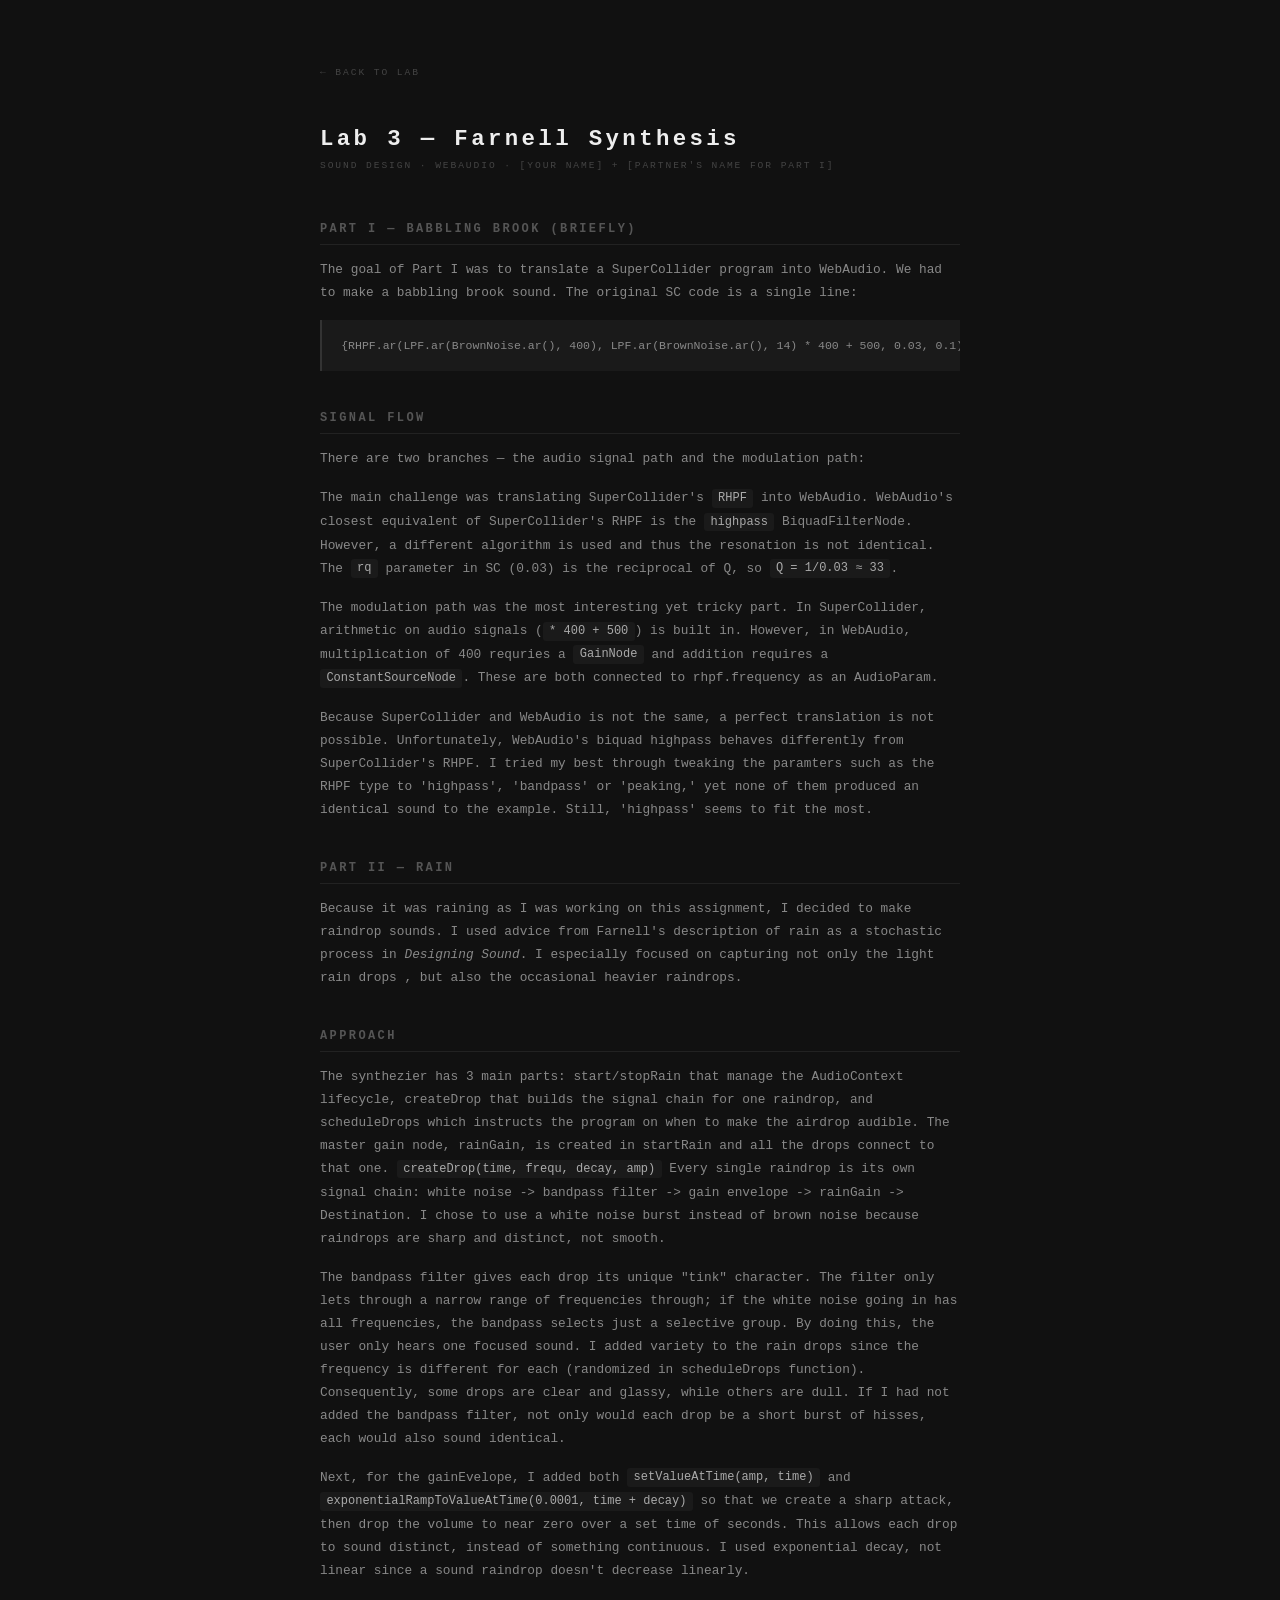
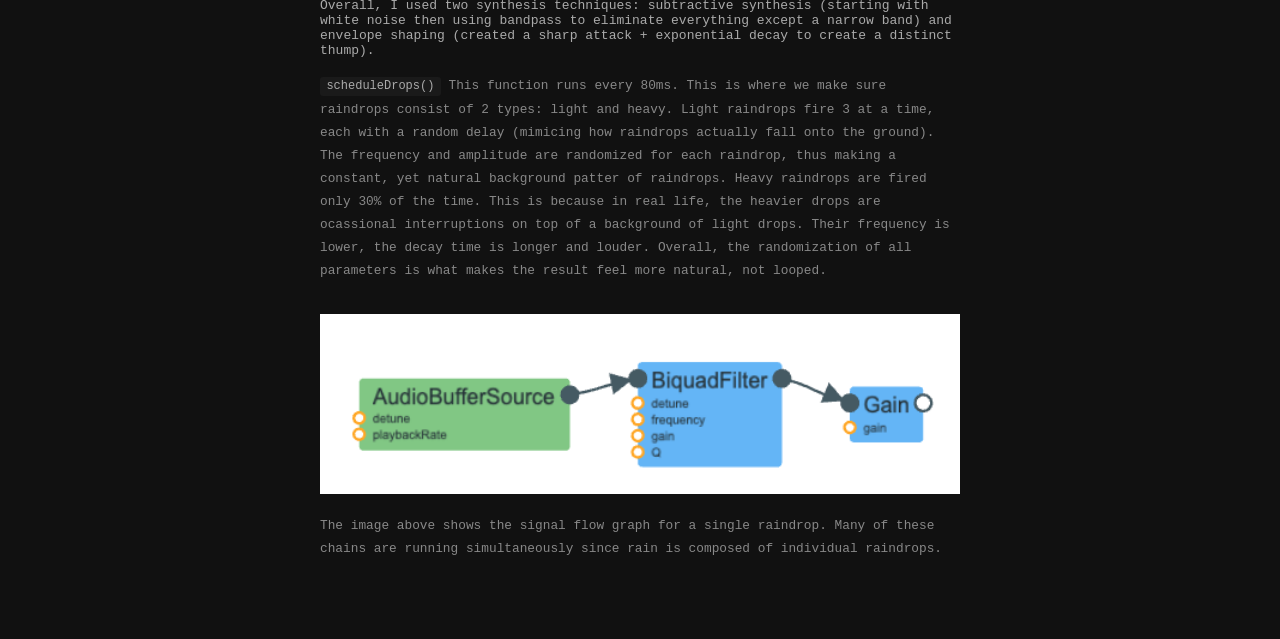
==== writeup.html @ 1cbe80f0 "inital" ====
<!DOCTYPE html>
<html lang="en">
<head>
<meta charset="UTF-8">
<title>Lab 3 Writeup</title>
<link rel="stylesheet" href="style.css">
<style>
  .blog {
    max-width: 640px;
    width: 100%;
    padding: 4rem 2rem;
    text-align: left;
  }

  .blog h1 {
    font-size: 1.4rem;
    letter-spacing: 0.15em;
    color: #eee;
    margin: 0 0 0.3rem 0;
  }

  .blog h2 {
    font-size: 0.75rem;
    letter-spacing: 0.2em;
    text-transform: uppercase;
    color: #555;
    margin: 2.5rem 0 0.8rem 0;
    padding-bottom: 0.5rem;
    border-bottom: 1px solid #222;
  }

  .blog p {
    font-size: 0.8rem;
    line-height: 1.8;
    color: #888;
    margin: 0 0 1rem 0;
  }

  .blog .meta {
    font-size: 0.6rem;
    letter-spacing: 0.2em;
    text-transform: uppercase;
    color: #444;
    margin-bottom: 3rem;
  }

  .blog code {
    font-family: monospace;
    font-size: 0.75rem;
    background: #1a1a1a;
    color: #aaa;
    padding: 0.15rem 0.4rem;
    border-radius: 3px;
  }

  .blog pre {
    background: #1a1a1a;
    border-left: 2px solid #333;
    padding: 1rem 1.2rem;
    margin: 1rem 0;
    overflow-x: auto;
  }

  .blog pre code {
    background: none;
    padding: 0;
    font-size: 0.72rem;
    line-height: 1.7;
    color: #888;
  }

  .blog .signal-flow {
    display: flex;
    flex-wrap: wrap;
    align-items: center;
    gap: 0.4rem;
    margin: 1rem 0;
    font-size: 0.65rem;
    color: #555;
  }

  .blog .node {
    background: #1a1a1a;
    border: 1px solid #2a2a2a;
    border-radius: 3px;
    padding: 0.2rem 0.5rem;
    color: #777;
    white-space: nowrap;
  }

  .blog .arrow { color: #333; }

  .blog .graph-placeholder {
    border: 1px dashed #2a2a2a;
    border-radius: 4px;
    padding: 2rem;
    text-align: center;
    font-size: 0.65rem;
    letter-spacing: 0.15em;
    text-transform: uppercase;
    color: #333;
    margin: 1rem 0;
  }

  .back-link {
    display: inline-block;
    margin-bottom: 3rem;
    font-size: 0.6rem;
    letter-spacing: 0.2em;
    text-transform: uppercase;
    color: #444;
    text-decoration: none;
  }

  .back-link:hover { color: #aaa; }
</style>
</head>
<body>
<div class="blog">

  <a href="index.html" class="back-link">← back to lab</a>

  <h1>Lab 3 — Farnell Synthesis</h1>
  <p class="meta">Sound Design · WebAudio · [Your name] + [Partner's name for Part I]</p>

  <!-- PART I -->
  <h2>Part I — Babbling Brook (Briefly) </h2>

  <p>
    The goal of Part I was to translate a SuperCollider program into WebAudio. We had to make a  babbling brook sound.
    The original SC code is a single line:
  </p>

  <pre><code>{RHPF.ar(LPF.ar(BrownNoise.ar(), 400), LPF.ar(BrownNoise.ar(), 14) * 400 + 500, 0.03, 0.1)}.play</code></pre>

  <h2>Signal Flow</h2>

  <p>There are two branches — the audio signal path and the modulation path:</p>

  <p>
    The main challenge was translating SuperCollider's <code>RHPF</code> into WebAudio.
    WebAudio's closest equivalent of SuperCollider's RHPF is the <code>highpass</code>
    BiquadFilterNode. However, a different algorithm is used and thus the resonation is not identical.
    The <code>rq</code> parameter in SC (0.03) is the reciprocal of Q, so <code>Q = 1/0.03 ≈ 33</code>.
  </p>

  <p>
    The modulation path was the most interesting yet tricky part. In SuperCollider, arithmetic on audio signals
    (<code>* 400 + 500</code>) is built in. However, in WebAudio, multiplication of 400 requries a <code>GainNode</code> and addition requires a <code>ConstantSourceNode</code>. 
    These are both connected to rhpf.frequency as an AudioParam.
  </p>

  <p>
    Because SuperCollider and WebAudio is not the same, a perfect translation is not possible. Unfortunately, WebAudio's biquad highpass behaves differently
    from SuperCollider's RHPF. I tried my best through tweaking the paramters such as the RHPF type to 'highpass', 'bandpass' or 'peaking,' yet none of them 
    produced an identical sound to the example. Still, 'highpass' seems to fit the most.
  </p>

  <!-- PART II -->
  <h2>Part II — Rain</h2>

  <p>
    Because it was raining as I was working on this assignment, I decided to make raindrop sounds.
    I used advice from Farnell's description of rain as a stochastic process in <em>Designing Sound</em>. 
    I especially focused on capturing not only the light rain drops , but also the occasional heavier raindrops.
  </p>

  <h2>Approach</h2>

  <p>
    The synthezier has 3 main parts: start/stopRain that manage the AudioContext lifecycle, createDrop that builds the signal chain for one raindrop, and scheduleDrops which instructs the program on when to make the airdrop audible.
    The master gain node, rainGain, is created in startRain and all the drops connect to that one.

    <code>createDrop(time, frequ, decay, amp)</code>
    Every single raindrop is its own signal chain: white noise -> bandpass filter -> gain envelope -> rainGain -> Destination.
    I chose to use a white noise burst instead of brown noise because raindrops are sharp and distinct, not smooth. 

    <p>
        The bandpass filter gives each drop its unique "tink" character. The filter only lets through a narrow range of frequencies through; if the white noise going in has all frequencies,
        the bandpass selects just a selective group. By doing this, the user only hears one focused sound. 
        I added variety to the rain drops since the frequency is different for each (randomized in scheduleDrops function). Consequently, some drops are clear and glassy, while others are dull.
        If I had not added the bandpass filter, not only would each drop be a short burst of hisses, each would also sound identical.
    </p>
   

    <p>
        Next, for the gainEvelope, I added both <code>setValueAtTime(amp, time)</code> and <code>exponentialRampToValueAtTime(0.0001, time + decay)</code> so that we create a sharp attack, then drop the volume to near zero over a set time of seconds.
        This allows each drop to sound distinct, instead of something continuous. I used exponential decay, not linear since a sound raindrop doesn't decrease linearly.
    </p>
   

    Overall, I used two synthesis techniques: subtractive synthesis (starting with white noise then using bandpass to eliminate everything except a narrow band) and envelope shaping (created a sharp attack + exponential decay to create a distinct thump).

   
</p>
<p>
    <code>scheduleDrops()</code>
    This function runs every 80ms.
    This is where we make sure raindrops consist of 2 types: light and heavy.
    Light raindrops fire 3 at a time, each with a random delay (mimicing how raindrops actually fall onto the ground). The frequency and amplitude are randomized for each raindrop, thus making a constant, yet natural background patter of raindrops.

    Heavy raindrops are fired only 30% of the time. This is because in real life, the heavier drops are ocassional interruptions on top of a background of light drops. Their frequency is lower, the decay time is longer and louder. 
    
    Overall, the randomization of all parameters is what makes the result feel more natural, not looped. 
</p>
<img src="raindrop.png" alt="signal flow graph" style="width: 100%; margin: 1rem 0;">
<p>
    The image above shows the signal flow graph for a single raindrop.
    Many of these chains are running simultaneously since rain is composed of individual raindrops.
</p>
---- style.css ----
body {
    margin: 0;
    background: #111;
    display: flex;
    flex-direction: column;
    align-items: center;
    justify-content: center;
    min-height: 100vh;
    font-family: monospace;
    color: #aaa;
    gap: 3rem;
  }
  
  .section {
    text-align: center;
    display: flex;
    flex-direction: column;
    align-items: center;
    gap: 24px;
  }
  
  .label {
    font-size: 0.65rem;
    letter-spacing: 0.3em;
    text-transform: uppercase;
    color: #444;
  }
  
  h1 { font-size: 1rem; letter-spacing: 0.2em; color: #666; margin: 0; }
  
  .divider {
    width: 1px;
    height: 60px;
    background: #333;
  }
  
  .play-btn {
    width: 64px;
    height: 64px;
    border-radius: 50%;
    border: 1px solid #444;
    background: none;
    color: #aaa;
    font-size: 1.4rem;
    cursor: pointer;
    transition: border-color 0.2s, color 0.2s;
  }
  
  .play-btn:hover { border-color: #aaa; color: #fff; }
  .play-btn.playing { border-color: #fff; color: #fff; }
  
  .vol {
    display: flex;
    flex-direction: column;
    align-items: center;
    gap: 8px;
    font-size: 0.65rem;
    letter-spacing: 0.1em;
    color: #444;
  }
  
  input[type=range] {
    -webkit-appearance: none;
    width: 140px;
    height: 1px;
    background: #333;
    outline: none;
    cursor: pointer;
  }
  
  input[type=range]::-webkit-slider-thumb {
    -webkit-appearance: none;
    width: 10px;
    height: 10px;
    border-radius: 50%;
    background: #aaa;
  }
  .writeup-link {
    font-size: 0.65rem;
    letter-spacing: 0.2em;
    text-transform: uppercase;
    color: #444;
    text-decoration: none;
    transition: color 0.2s;
  }
  
  .writeup-link:hover { color: #aaa; }
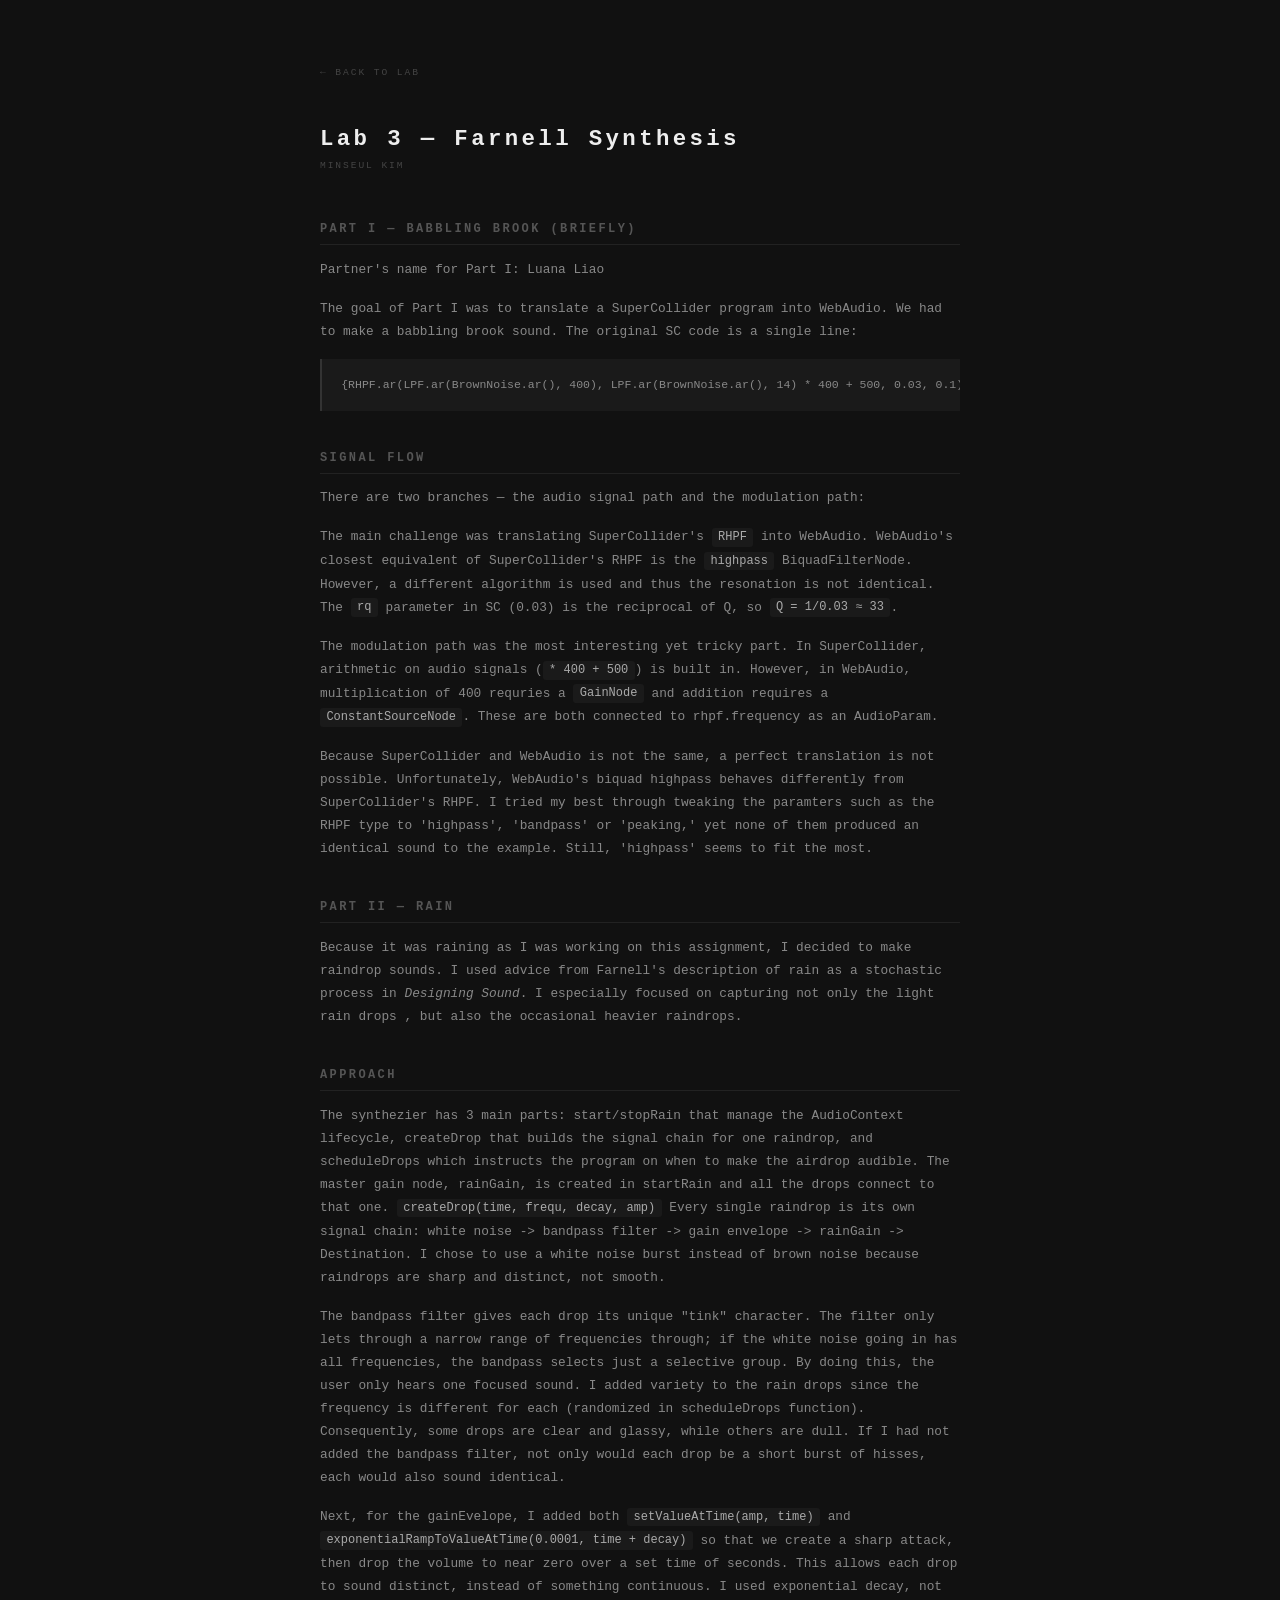
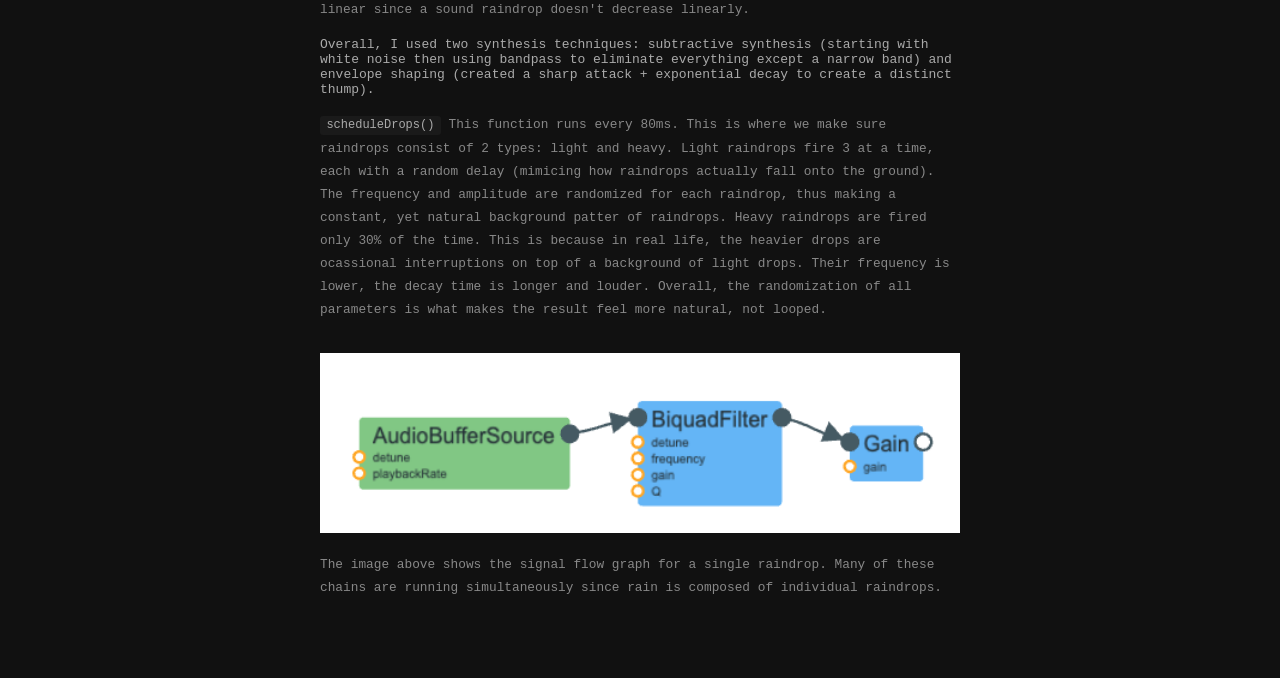
==== commit 2fa67804: "Added Partner" ====
--- a/writeup.html
+++ b/writeup.html
@@ -121,10 +121,13 @@
   <a href="index.html" class="back-link">← back to lab</a>
 
   <h1>Lab 3 — Farnell Synthesis</h1>
-  <p class="meta">Sound Design · WebAudio · [Your name] + [Partner's name for Part I]</p>
+  <p class="meta">Minseul Kim</p>
 
   <!-- PART I -->
   <h2>Part I — Babbling Brook (Briefly) </h2>
+  <p>
+    Partner's name for Part I: Luana Liao
+  </p>
 
   <p>
     The goal of Part I was to translate a SuperCollider program into WebAudio. We had to make a  babbling brook sound.
